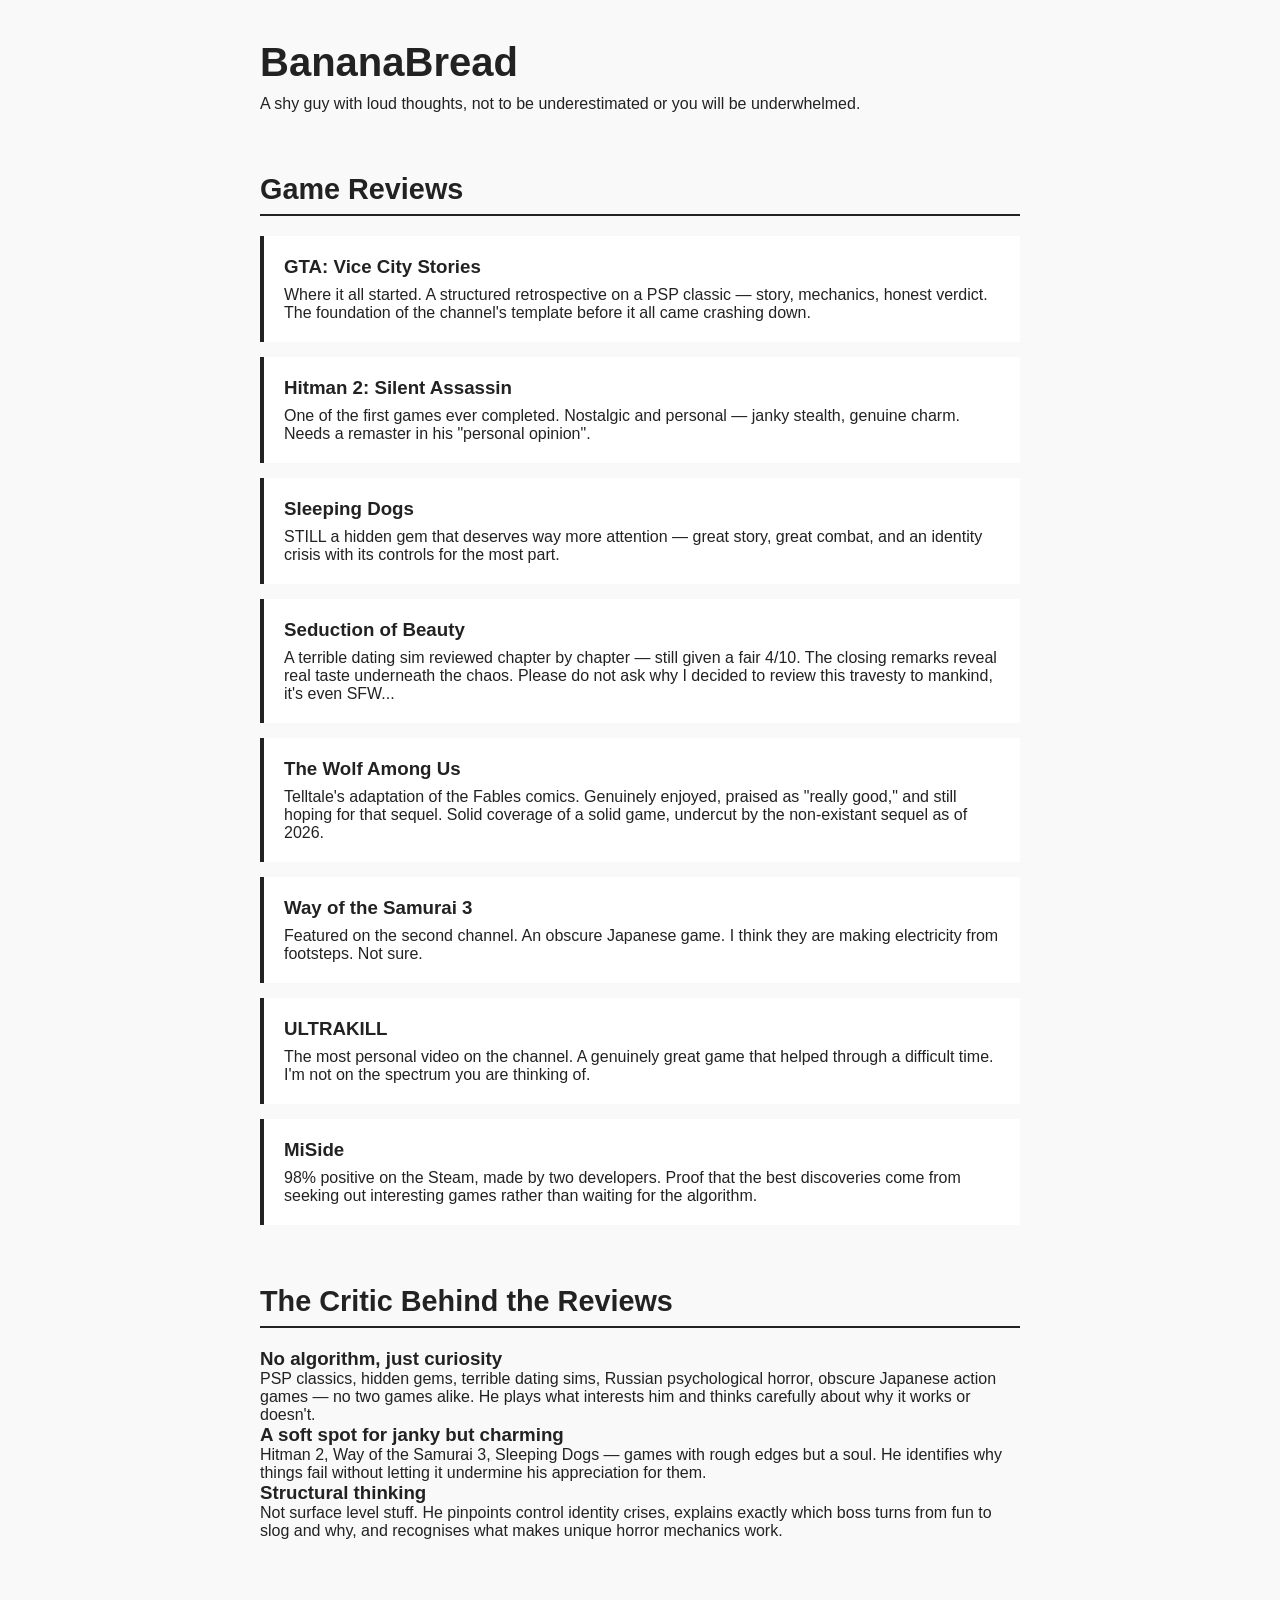
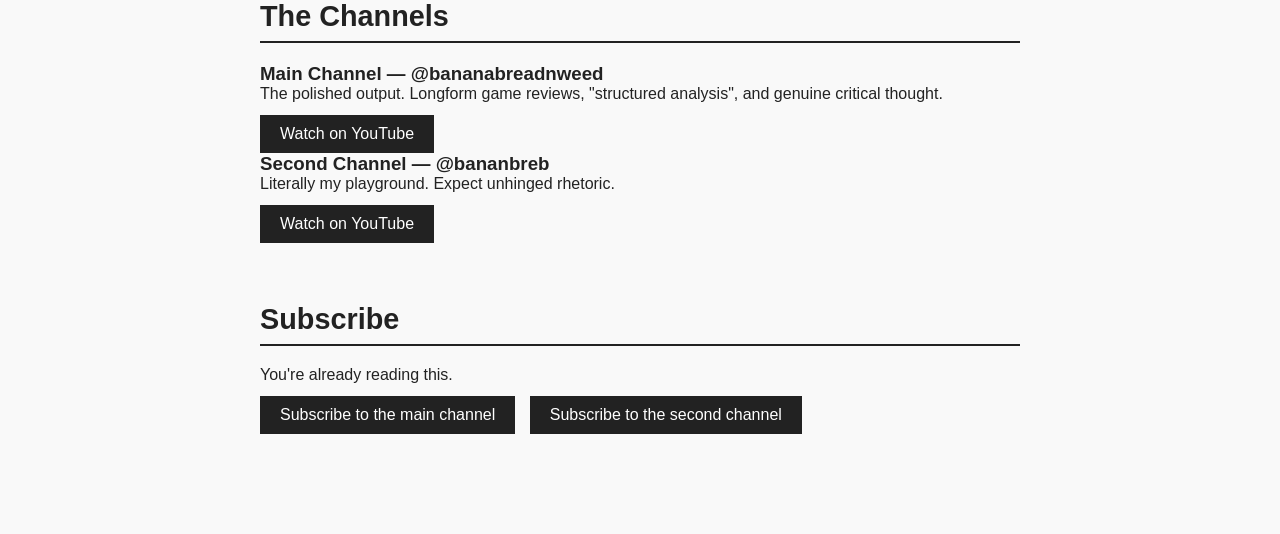
==== index.html @ f655c7a8 "additional section to the site" ====
<!DOCTYPE html>
<html lang="en">
  <head>
    <!--The CSS root of everything, most of the visual elements are to be edited here-->
    <style>
  * {
    margin: 0;
    padding: 0;
    box-sizing: border-box;
  }

  body {
    font-family: Arial, sans-serif;
    background-color: #f9f9f9;
    color: #222;
    max-width: 800px;
    margin: 0 auto;
    padding: 40px 20px;
  }

  h1 {
    font-size: 2.5rem;
    margin-bottom: 10px;
  }

  h2 {
    font-size: 1.8rem;
    margin-bottom: 20px;
    border-bottom: 2px solid #222;
    padding-bottom: 8px;
  }

  section {
    margin-bottom: 60px;
  }

  .game {
    background: white;
    padding: 20px;
    margin-bottom: 15px;
    border-left: 4px solid #222;
  }

  .game h3 {
    margin-bottom: 8px;
  }

  a {
    display: inline-block;
    margin-top: 12px;
    margin-right: 10px;
    padding: 10px 20px;
    background-color: #222;
    color: white;
    text-decoration: none;
  }

  a:hover {
    background-color: #444;
  }

</style>
    <meta charset="UTF-8">
    <meta name="viewport" content="width=device-width, initial-scale=1.0">
    <title>BananaBread</title>
  </head>
  <body>

    <!-- ABOUT SECTION -->
    <section id="about">
      <h1>BananaBread</h1>
      <p>A shy guy with loud thoughts, not to be underestimated or you will be underwhelmed.</p>
    </section>

    <!-- GAMES SECTION -->
    <section id="games">
  <h2>Game Reviews</h2>

  <div class="game">
    <h3>GTA: Vice City Stories</h3>
    <p>Where it all started. A structured retrospective on a PSP classic — story, mechanics, honest verdict. The foundation of the channel's template before it all came crashing down.</p>
  </div>

  <div class="game">
    <h3>Hitman 2: Silent Assassin</h3>
    <p>One of the first games ever completed. Nostalgic and personal — janky stealth, genuine charm. Needs a remaster in his "personal opinion".</p>
  </div>

  <div class="game">
    <h3>Sleeping Dogs</h3>
    <p>STILL a hidden gem that deserves way more attention — great story, great combat, and an identity crisis with its controls for the most part.</p>
  </div>

  <div class="game">
    <h3>Seduction of Beauty</h3>
    <p>A terrible dating sim reviewed chapter by chapter — still given a fair 4/10. The closing remarks reveal real taste underneath the chaos. Please do not ask why I decided to review this travesty to mankind, it's even SFW...</p>
  </div>

  <div class="game">
    <h3>The Wolf Among Us</h3>
    <p>Telltale's adaptation of the Fables comics. Genuinely enjoyed, praised as "really good," and still hoping for that sequel. Solid coverage of a solid game, undercut by the non-existant sequel as of 2026.</p>
  </div>

  <div class="game">
    <h3>Way of the Samurai 3</h3>
    <p>Featured on the second channel. An obscure Japanese game. I think they are making electricity from footsteps. Not sure.</p>
  </div>

  <div class="game">
    <h3>ULTRAKILL</h3>
    <p>The most personal video on the channel. A genuinely great game that helped through a difficult time. I'm not on the spectrum you are thinking of.</p>
  </div>

  <div class="game">
    <h3>MiSide</h3>
    <p>98% positive on the Steam, made by two developers. Proof that the best discoveries come from seeking out interesting games rather than waiting for the algorithm.</p>
  </div>

    </section>

    <section id="taste">
  <h2>The Critic Behind the Reviews</h2>

  <div class="card">
    <h3>No algorithm, just curiosity</h3>
    <p>PSP classics, hidden gems, terrible dating sims, Russian psychological horror, obscure Japanese action games — no two games alike. He plays what interests him and thinks carefully about why it works or doesn't.</p>
  </div>

  <div class="card">
    <h3>A soft spot for janky but charming</h3>
    <p>Hitman 2, Way of the Samurai 3, Sleeping Dogs — games with rough edges but a soul. He identifies why things fail without letting it undermine his appreciation for them.</p>
  </div>

  <div class="card">
    <h3>Structural thinking</h3>
    <p>Not surface level stuff. He pinpoints control identity crises, explains exactly which boss turns from fun to slog and why, and recognises what makes unique horror mechanics work.</p>
  </div>

</section>

    <!-- CHANNELS SECTION -->
    <section id="channels">
  <h2>The Channels</h2>

  <div class="channel">
    <h3>Main Channel — @bananabreadnweed</h3>
    <p>The polished output. Longform game reviews, "structured analysis", and genuine critical thought.</p>
    <a href="https://www.youtube.com/@bananabreadnweed" target="_blank">Watch on YouTube</a>
  </div>

  <div class="channel">
    <h3>Second Channel — @bananbreb</h3>
    <p>Literally my playground. Expect unhinged rhetoric.</p>
    <a href="https://www.youtube.com/@bananbreb" target="_blank">Watch on YouTube</a>
  </div>

</section>

    <!-- SUBSCRIBE SECTION -->
    <section id="subscribe">
  <h2>Subscribe</h2>
  <p>You're already reading this.</p>
  <a href="https://www.youtube.com/@bananabreadnweed" target="_blank">Subscribe to the main channel</a>
  <a href="https://www.youtube.com/@bananbreb" target="_blank">Subscribe to the second channel</a>
</section>

  </body>
</html>
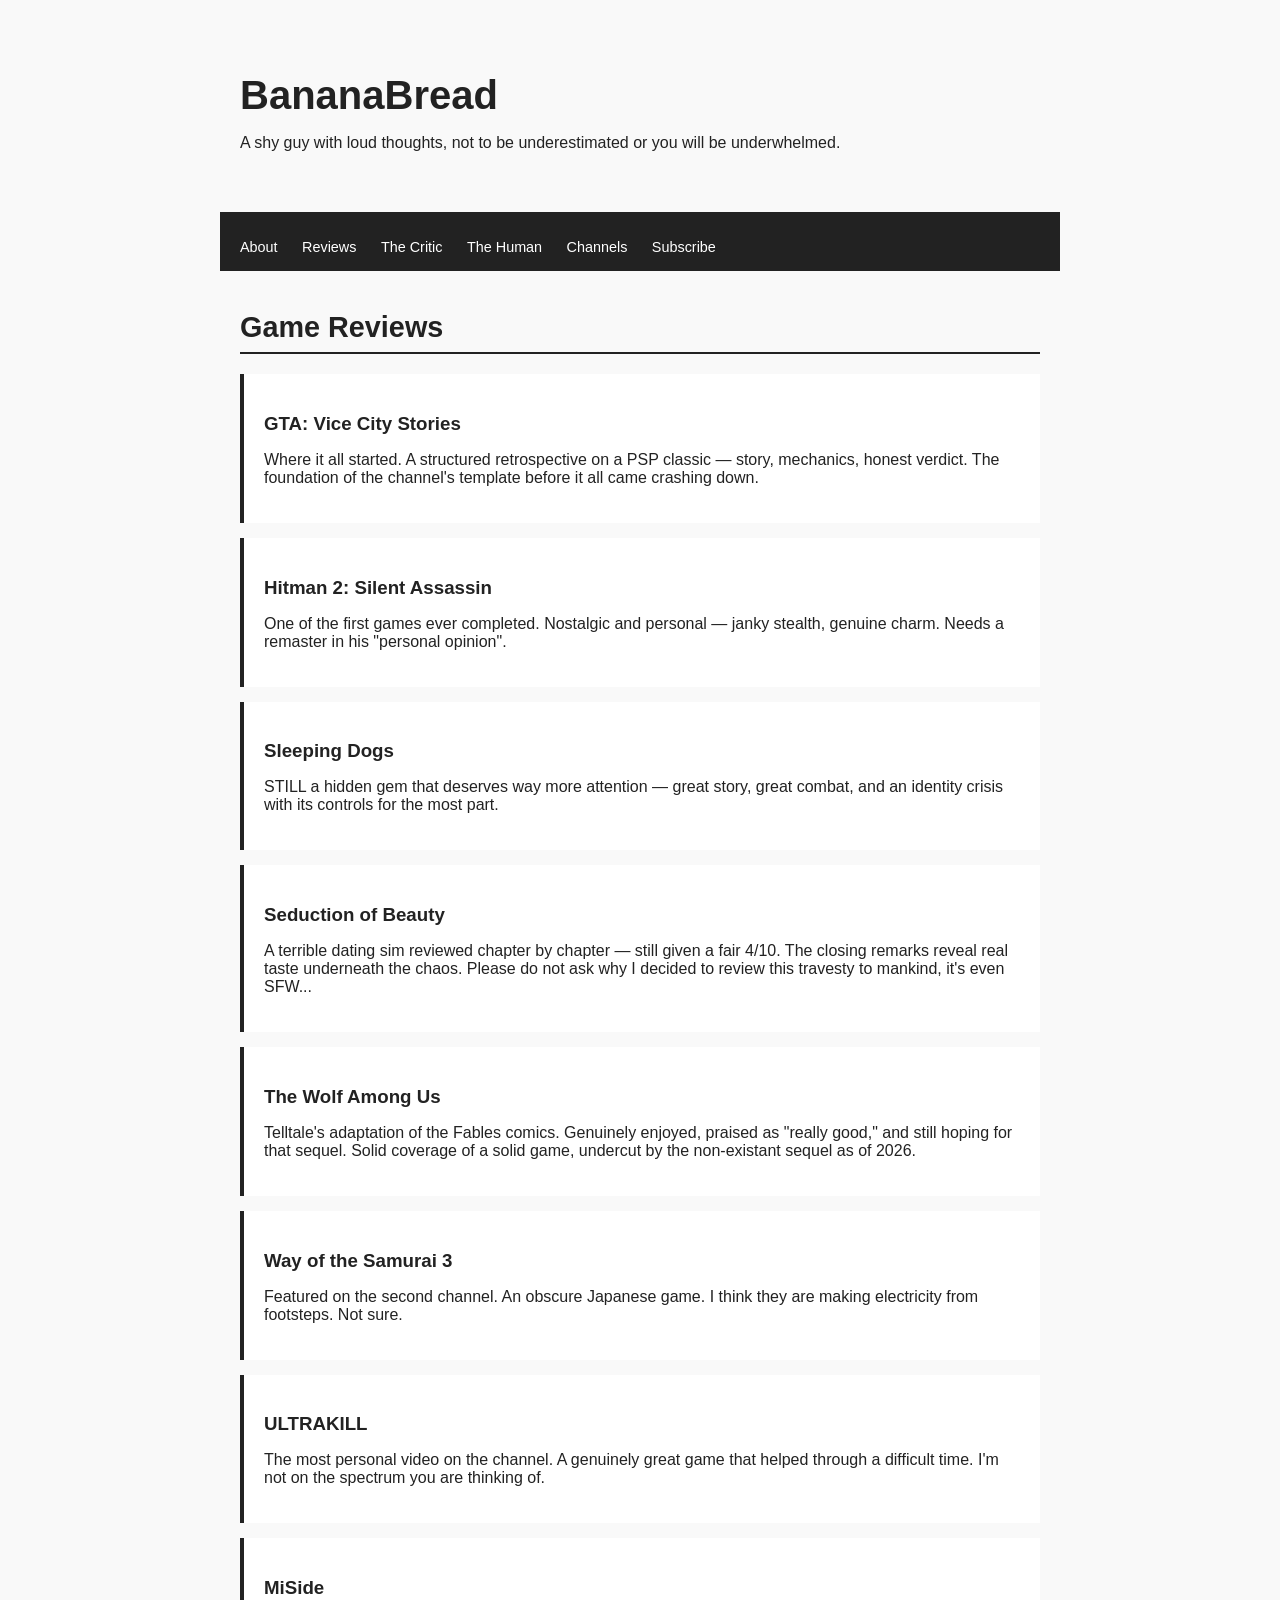
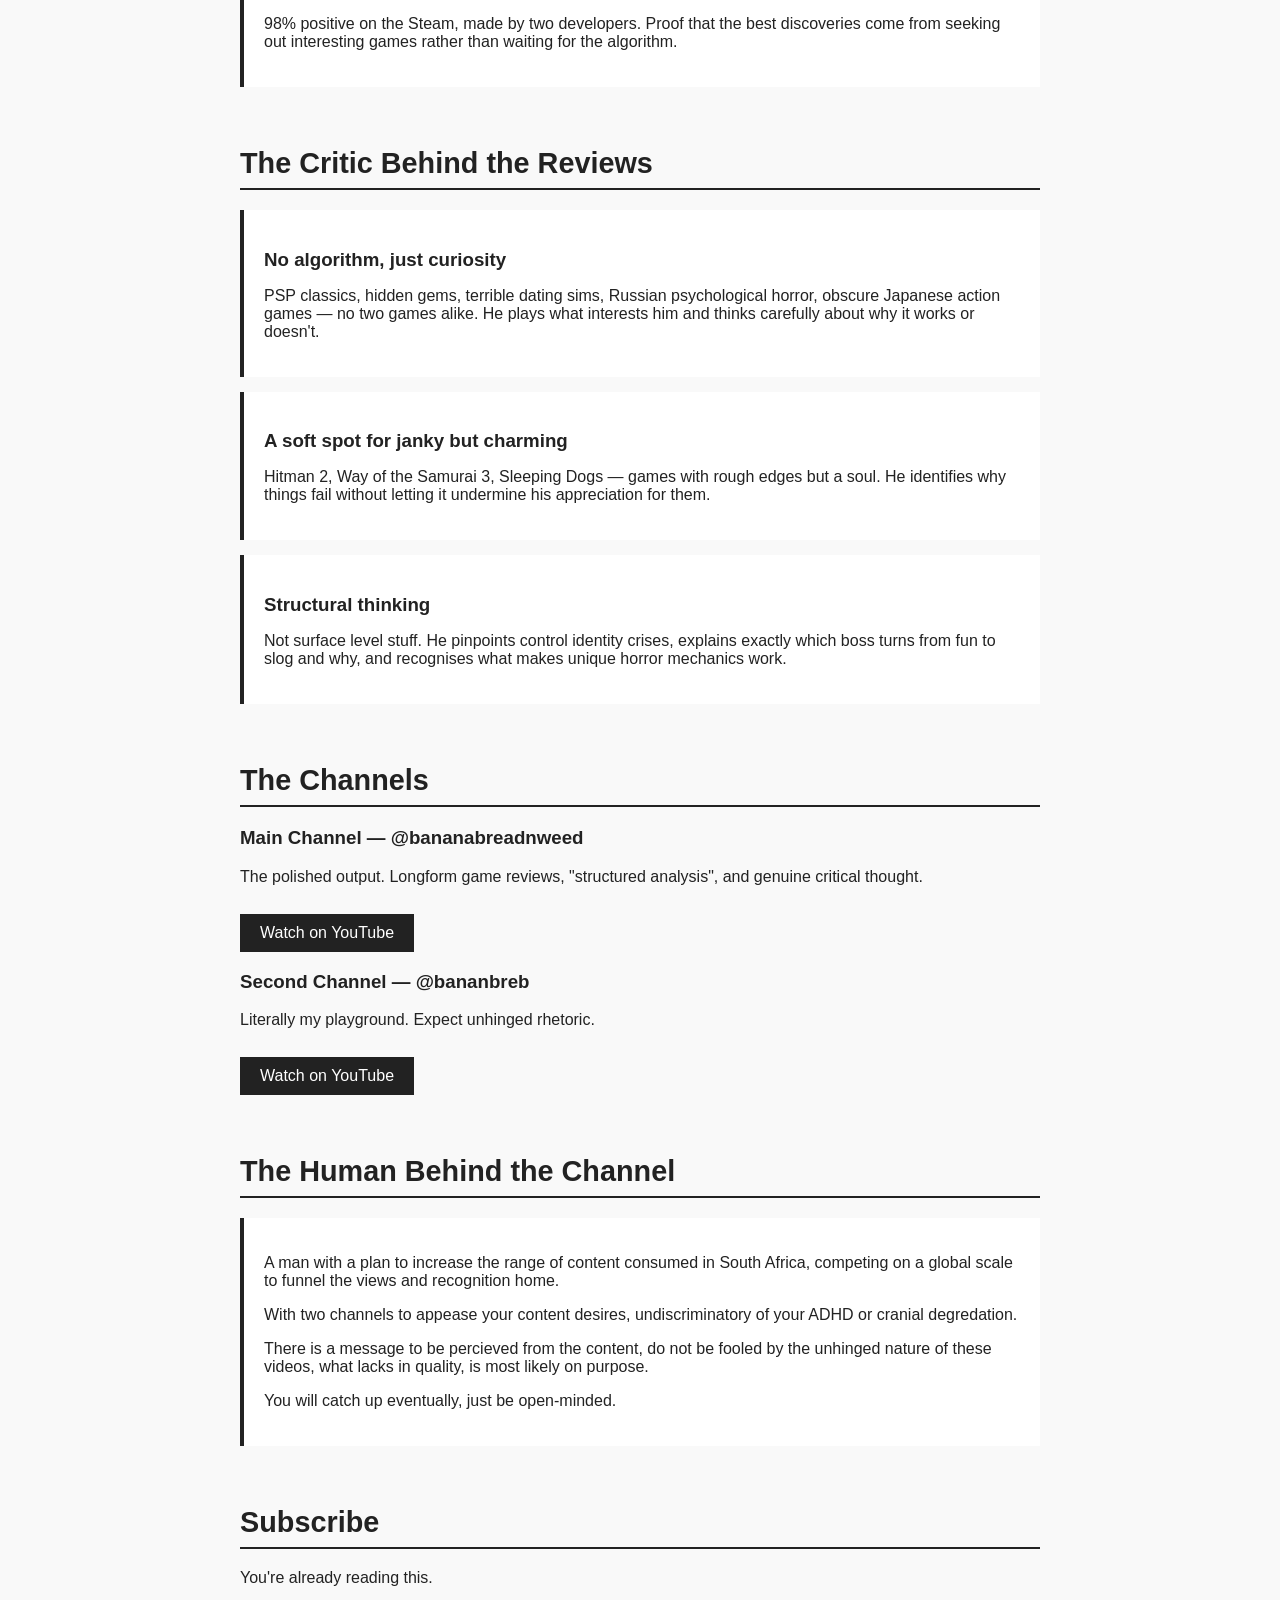
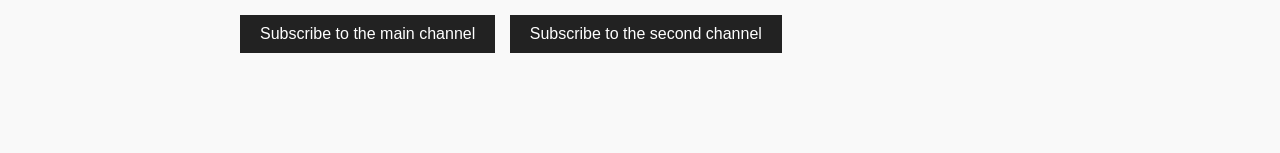
==== commit e10962a6: "added new font, Roboto, Google Font" ====
--- a/index.html
+++ b/index.html
@@ -3,6 +3,9 @@
   <head>
     <!--The CSS root of everything, most of the visual elements are to be edited here-->
     <style>
+
+<link href="https://fonts.googleapis.com/css2?family=Roboto:wght@400;700;900&display=swap" rel="stylesheet">
+
   * {
     margin: 0;
     padding: 0;
@@ -42,6 +45,17 @@
   }
 
   .game h3 {
+    margin-bottom: 8px;
+  }
+
+  .card {
+    background: white;
+    padding: 20px;
+    margin-bottom: 15px;
+    border-left: 4px solid #222;
+  }
+
+  .card h3 {
     margin-bottom: 8px;
   }
 
@@ -59,6 +73,30 @@
     background-color: #444;
   }
 
+  nav {
+  position: sticky;
+  top: 0;
+  background-color: #222;
+  padding: 15px 20px;
+  margin-bottom: 40px;
+  margin-left: -20px;
+  margin-right: -20px;
+}
+
+nav a {
+  color: white;
+  text-decoration: none;
+  margin-right: 20px;
+  font-size: 0.9rem;
+  background: none;
+  padding: 0;
+}
+
+nav a:hover {
+  color: #aaa;
+  background: none;
+}
+
 </style>
     <meta charset="UTF-8">
     <meta name="viewport" content="width=device-width, initial-scale=1.0">
@@ -66,12 +104,23 @@
   </head>
   <body>
 
+
     <!-- ABOUT SECTION -->
     <section id="about">
       <h1>BananaBread</h1>
       <p>A shy guy with loud thoughts, not to be underestimated or you will be underwhelmed.</p>
     </section>
 
+<nav>
+  <a href="#about">About</a>
+  <a href="#games">Reviews</a>
+  <a href="#taste">The Critic</a>
+  <a href="#human">The Human</a>
+  <a href="#channels">Channels</a>
+  <a href="#subscribe">Subscribe</a>
+</nav>
+
+
     <!-- GAMES SECTION -->
     <section id="games">
   <h2>Game Reviews</h2>
@@ -152,6 +201,18 @@
     <h3>Second Channel — @bananbreb</h3>
     <p>Literally my playground. Expect unhinged rhetoric.</p>
     <a href="https://www.youtube.com/@bananbreb" target="_blank">Watch on YouTube</a>
+  </div>
+
+</section>
+
+<section id="human">
+  <h2>The Human Behind the Channel</h2>
+
+  <div class="card">
+    <p>A man with a plan to increase the range of content consumed in South Africa, competing on a global scale to funnel the views and recognition home.</p>
+    <p>With two channels to appease your content desires, undiscriminatory of your ADHD or cranial degredation.</p>
+    <p>There is a message to be percieved from the content, do not be fooled by the unhinged nature of these videos, what lacks in quality, is most likely on purpose.</p>
+    <p>You will catch up eventually, just be open-minded.</p>
   </div>
 
 </section>
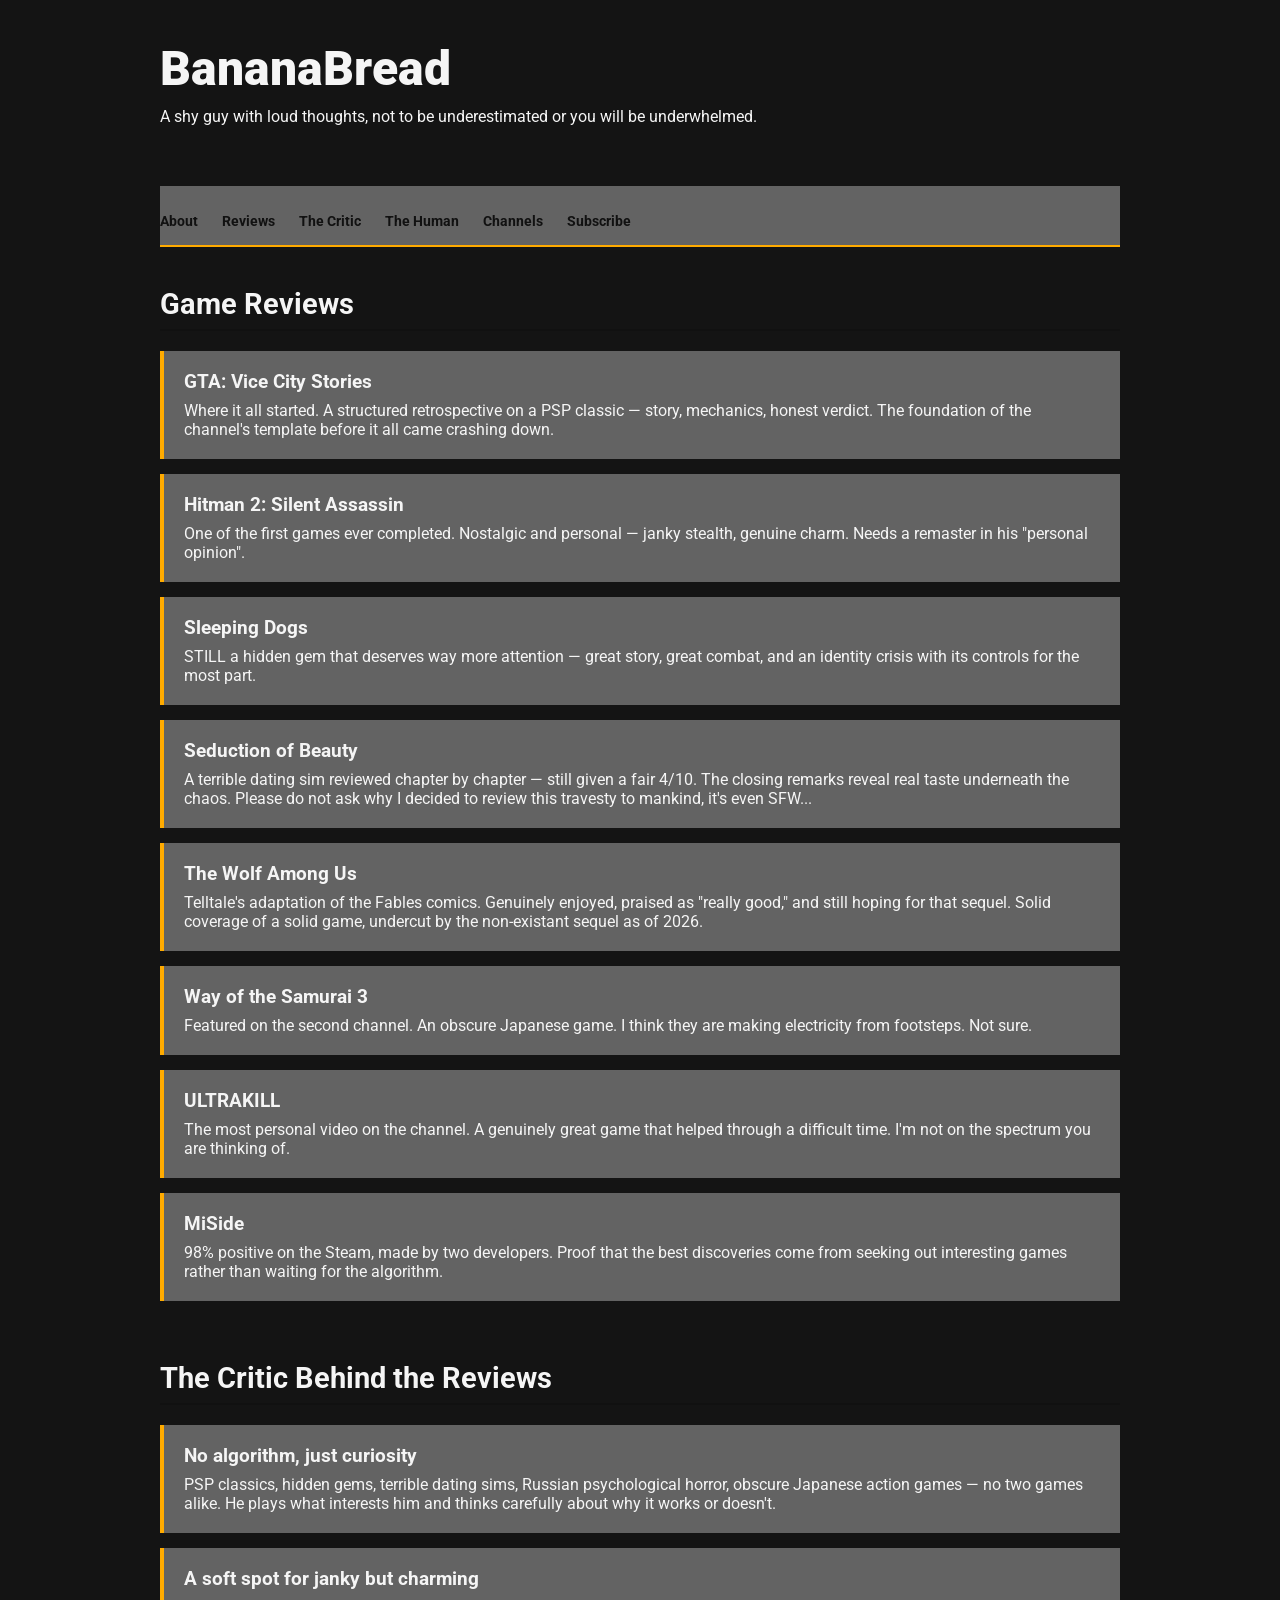
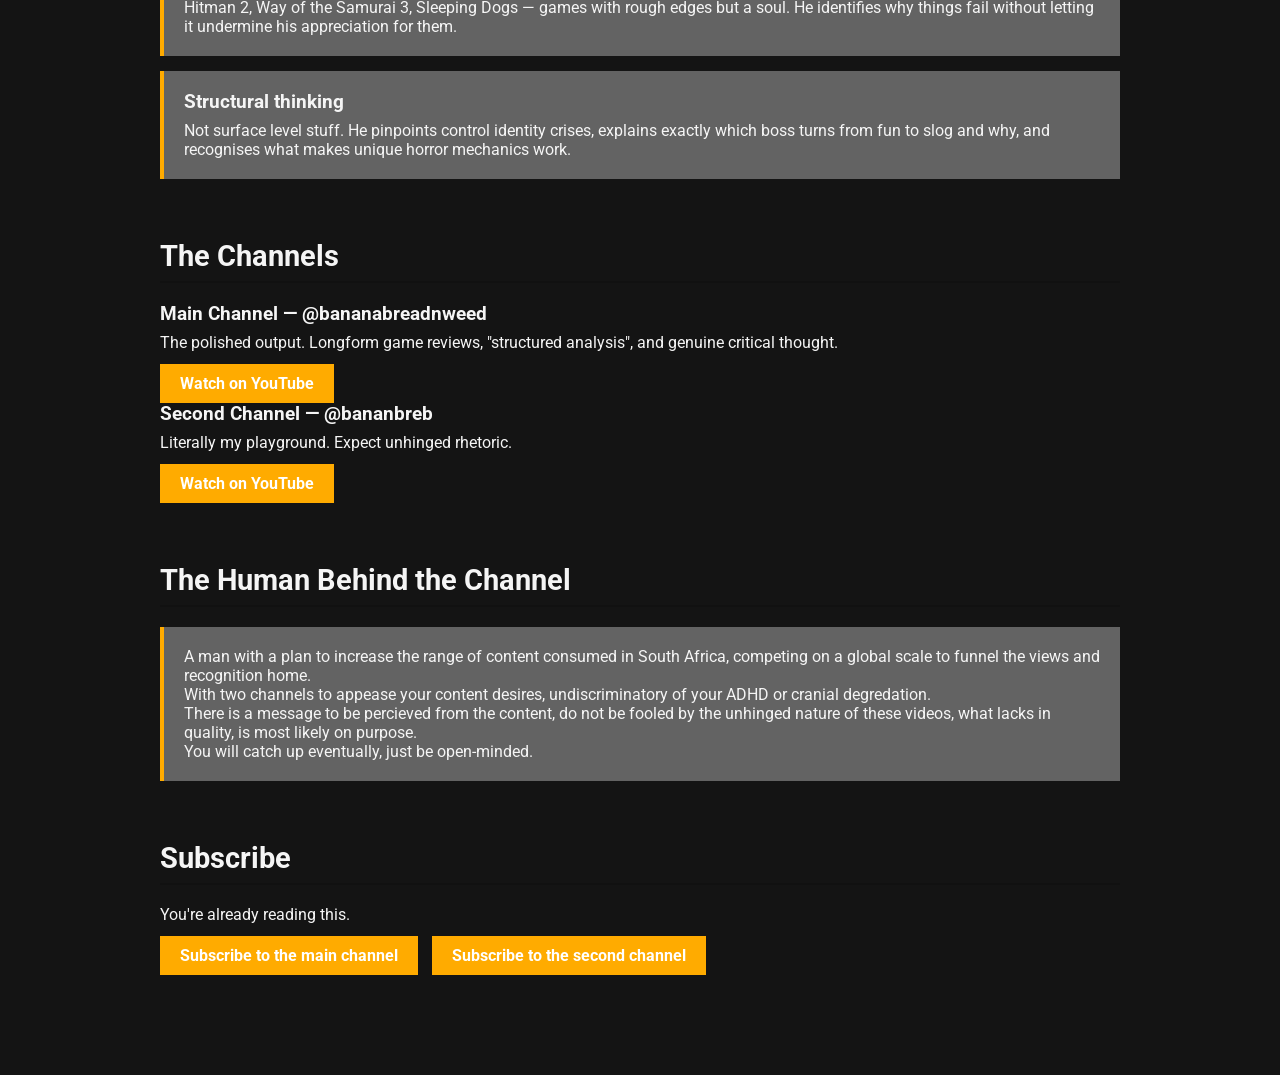
==== commit c31be371: "First full draft" ====
--- a/index.html
+++ b/index.html
@@ -1,11 +1,11 @@
 <!DOCTYPE html>
 <html lang="en">
   <head>
+
+    <link href="https://fonts.googleapis.com/css2?family=Roboto:wght@400;700;900&display=swap" rel="stylesheet">
+
     <!--The CSS root of everything, most of the visual elements are to be edited here-->
-    <style>
-
-<link href="https://fonts.googleapis.com/css2?family=Roboto:wght@400;700;900&display=swap" rel="stylesheet">
-
+   <style>
   * {
     margin: 0;
     padding: 0;
@@ -13,50 +13,66 @@
   }
 
   body {
-    font-family: Arial, sans-serif;
-    background-color: #f9f9f9;
-    color: #222;
-    max-width: 800px;
+    font-family: 'Roboto', sans-serif;
+    background-color: #141414;
+    color: #f5f5f5;
+    max-width: 1000px;
     margin: 0 auto;
     padding: 40px 20px;
   }
 
+  nav {
+    position: sticky;
+    top: 0;
+    background-color: #636363;
+    padding: 15px 0;
+    margin-bottom: 40px;
+    border-bottom: 2px solid #FFAB00;
+  }
+
+  nav a {
+    color: #111;
+    text-decoration: none;
+    margin-right: 20px;
+    font-size: 0.9rem;
+    font-weight: 700;
+    background: none;
+    padding: 0;
+  }
+
+  nav a:hover {
+    color: #FFAB00;
+    background: none;
+  }
+
   h1 {
-    font-size: 2.5rem;
+    font-size: 3rem;
+    font-weight: 900;
     margin-bottom: 10px;
   }
 
   h2 {
     font-size: 1.8rem;
+    font-weight: 700;
     margin-bottom: 20px;
-    border-bottom: 2px solid #222;
+    border-bottom: 2px solid #111;
     padding-bottom: 8px;
+  }
+
+  h3 {
+    margin-bottom: 8px;
+    font-weight: 700;
   }
 
   section {
     margin-bottom: 60px;
   }
 
-  .game {
-    background: white;
+  .game, .card {
+    background: #636363;
     padding: 20px;
     margin-bottom: 15px;
-    border-left: 4px solid #222;
-  }
-
-  .game h3 {
-    margin-bottom: 8px;
-  }
-
-  .card {
-    background: white;
-    padding: 20px;
-    margin-bottom: 15px;
-    border-left: 4px solid #222;
-  }
-
-  .card h3 {
-    margin-bottom: 8px;
+    border-left: 4px solid #FFAB00;
   }
 
   a {
@@ -64,40 +80,18 @@
     margin-top: 12px;
     margin-right: 10px;
     padding: 10px 20px;
-    background-color: #222;
+    background-color: #FFAB00;
     color: white;
     text-decoration: none;
+    font-weight: 700;
   }
 
   a:hover {
-    background-color: #444;
-  }
-
-  nav {
-  position: sticky;
-  top: 0;
-  background-color: #222;
-  padding: 15px 20px;
-  margin-bottom: 40px;
-  margin-left: -20px;
-  margin-right: -20px;
-}
-
-nav a {
-  color: white;
-  text-decoration: none;
-  margin-right: 20px;
-  font-size: 0.9rem;
-  background: none;
-  padding: 0;
-}
-
-nav a:hover {
-  color: #aaa;
-  background: none;
-}
-
+    background-color: #FFAB00;
+    color: #111;
+  }
 </style>
+
     <meta charset="UTF-8">
     <meta name="viewport" content="width=device-width, initial-scale=1.0">
     <title>BananaBread</title>
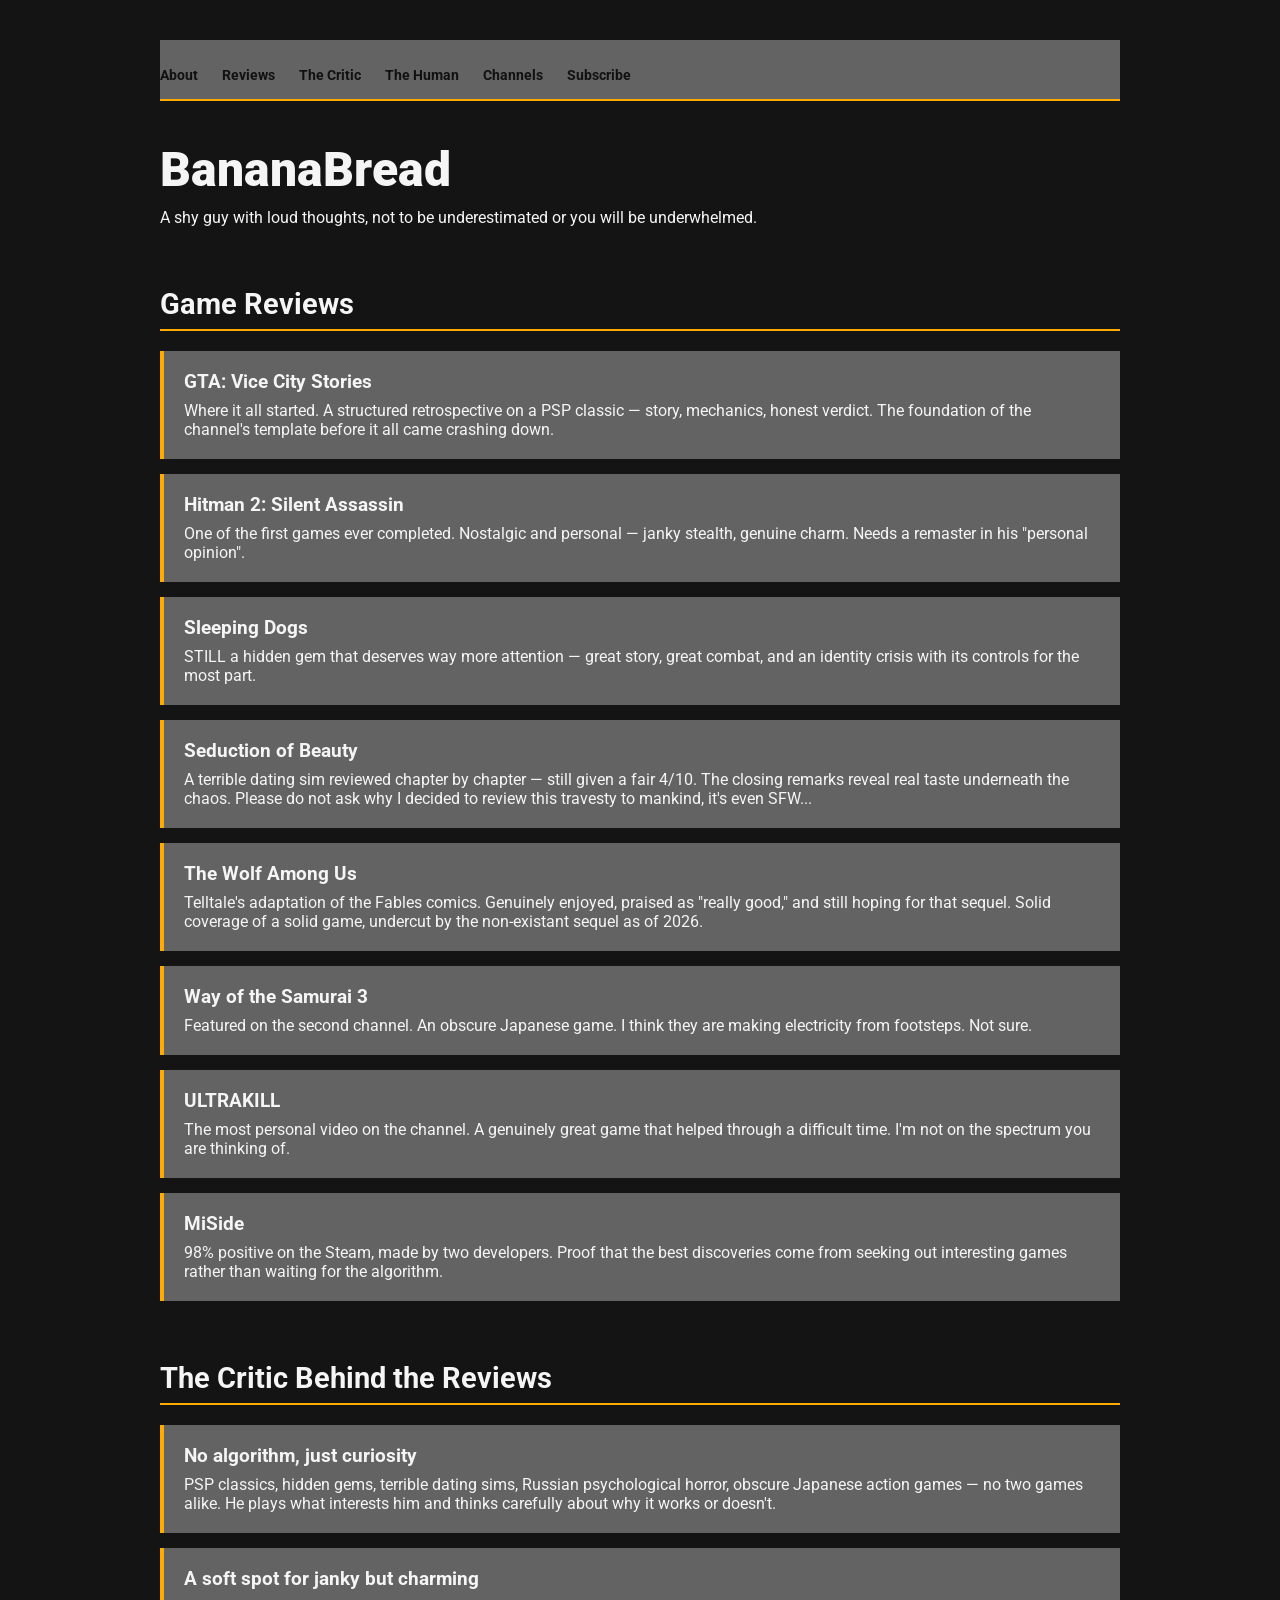
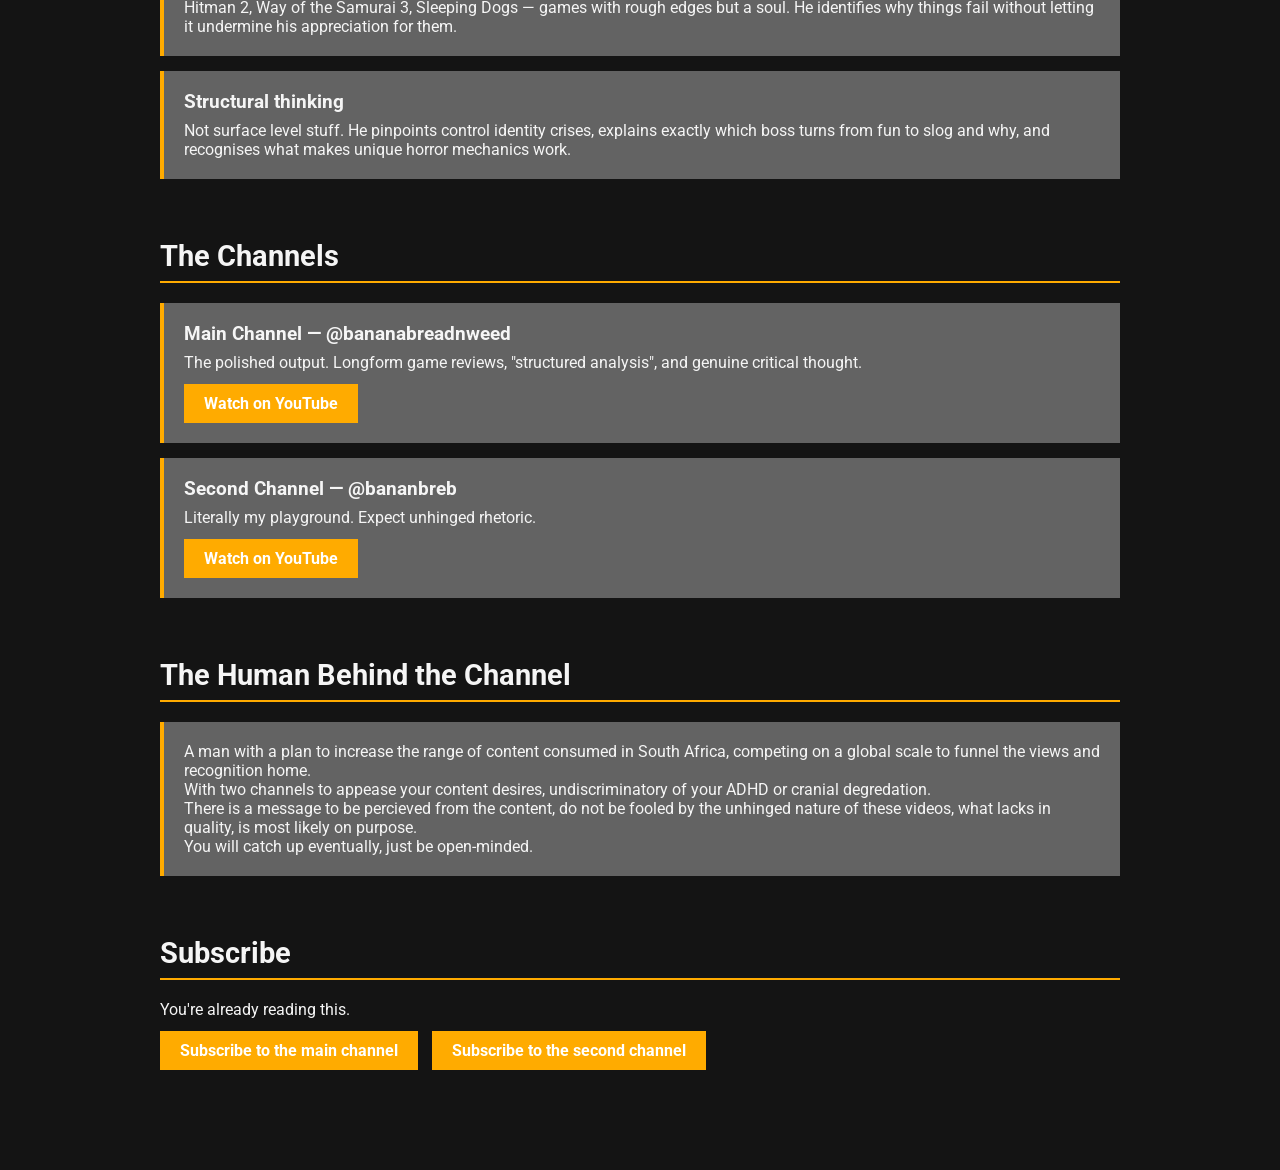
==== commit 33ac7057: "colour correction" ====
--- a/index.html
+++ b/index.html
@@ -55,7 +55,7 @@
     font-size: 1.8rem;
     font-weight: 700;
     margin-bottom: 20px;
-    border-bottom: 2px solid #111;
+    border-bottom: 2px solid #FFAB00;
     padding-bottom: 8px;
   }
 
@@ -67,6 +67,13 @@
   section {
     margin-bottom: 60px;
   }
+
+.channel {
+  background: #636363;
+  padding: 20px;
+  margin-bottom: 15px;
+  border-left: 4px solid #FFAB00;
+}
 
   .game, .card {
     background: #636363;
@@ -98,13 +105,6 @@
   </head>
   <body>
 
-
-    <!-- ABOUT SECTION -->
-    <section id="about">
-      <h1>BananaBread</h1>
-      <p>A shy guy with loud thoughts, not to be underestimated or you will be underwhelmed.</p>
-    </section>
-
 <nav>
   <a href="#about">About</a>
   <a href="#games">Reviews</a>
@@ -115,6 +115,12 @@
 </nav>
 
 
+    <!-- ABOUT SECTION -->
+    <section id="about">
+      <h1>BananaBread</h1>
+      <p>A shy guy with loud thoughts, not to be underestimated or you will be underwhelmed.</p>
+    </section>
+
     <!-- GAMES SECTION -->
     <section id="games">
   <h2>Game Reviews</h2>
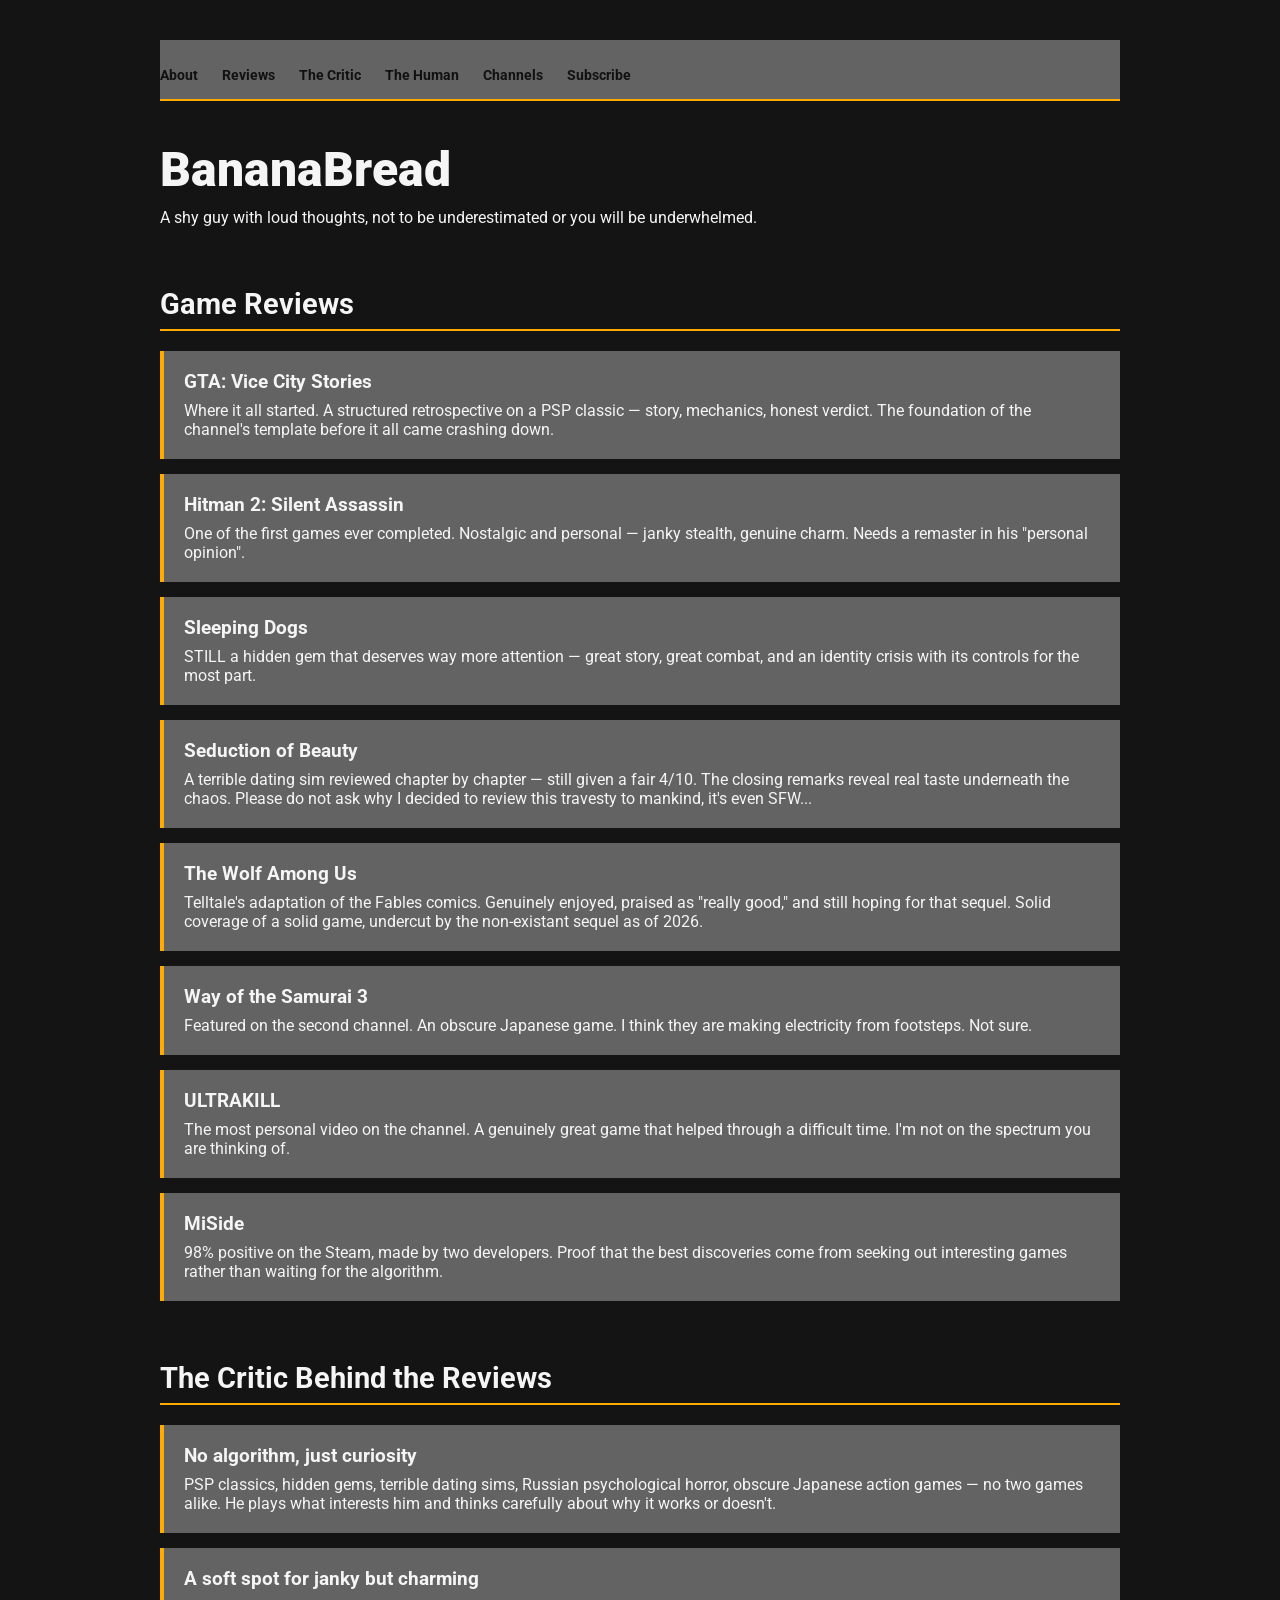
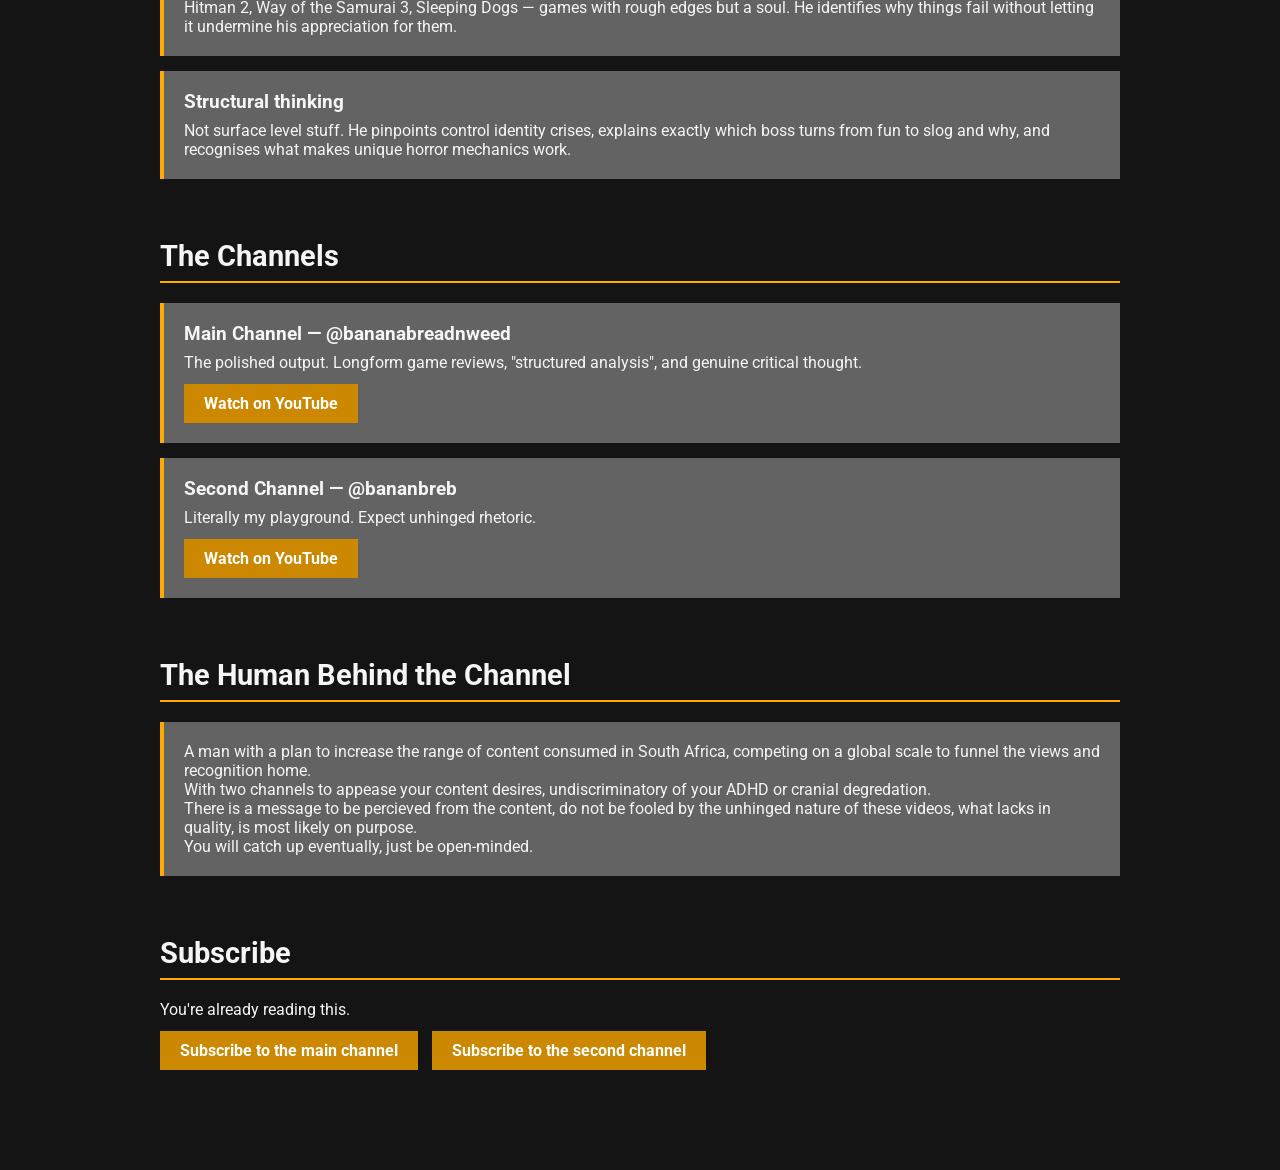
==== commit e9f1556b: "more obvious "a" hover" ====
--- a/index.html
+++ b/index.html
@@ -87,7 +87,7 @@
     margin-top: 12px;
     margin-right: 10px;
     padding: 10px 20px;
-    background-color: #FFAB00;
+    background-color: #cc8800;
     color: white;
     text-decoration: none;
     font-weight: 700;
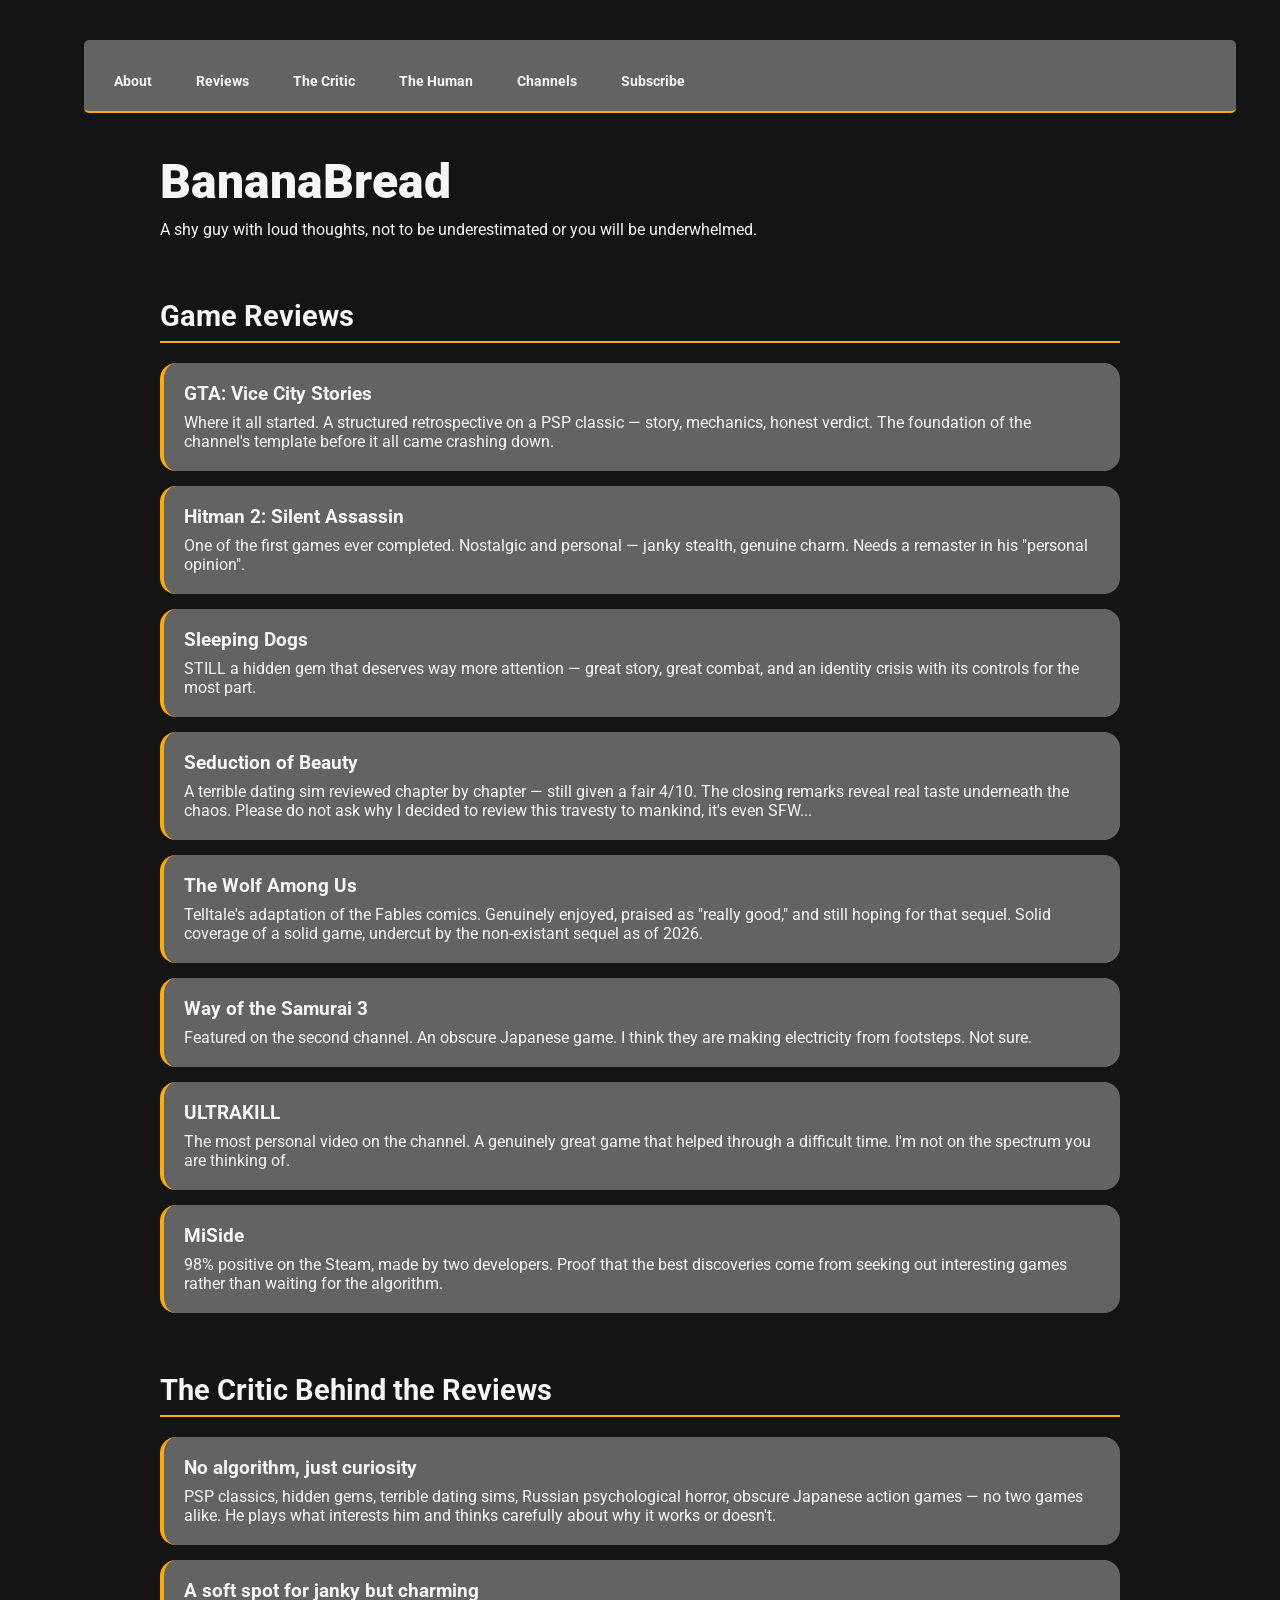
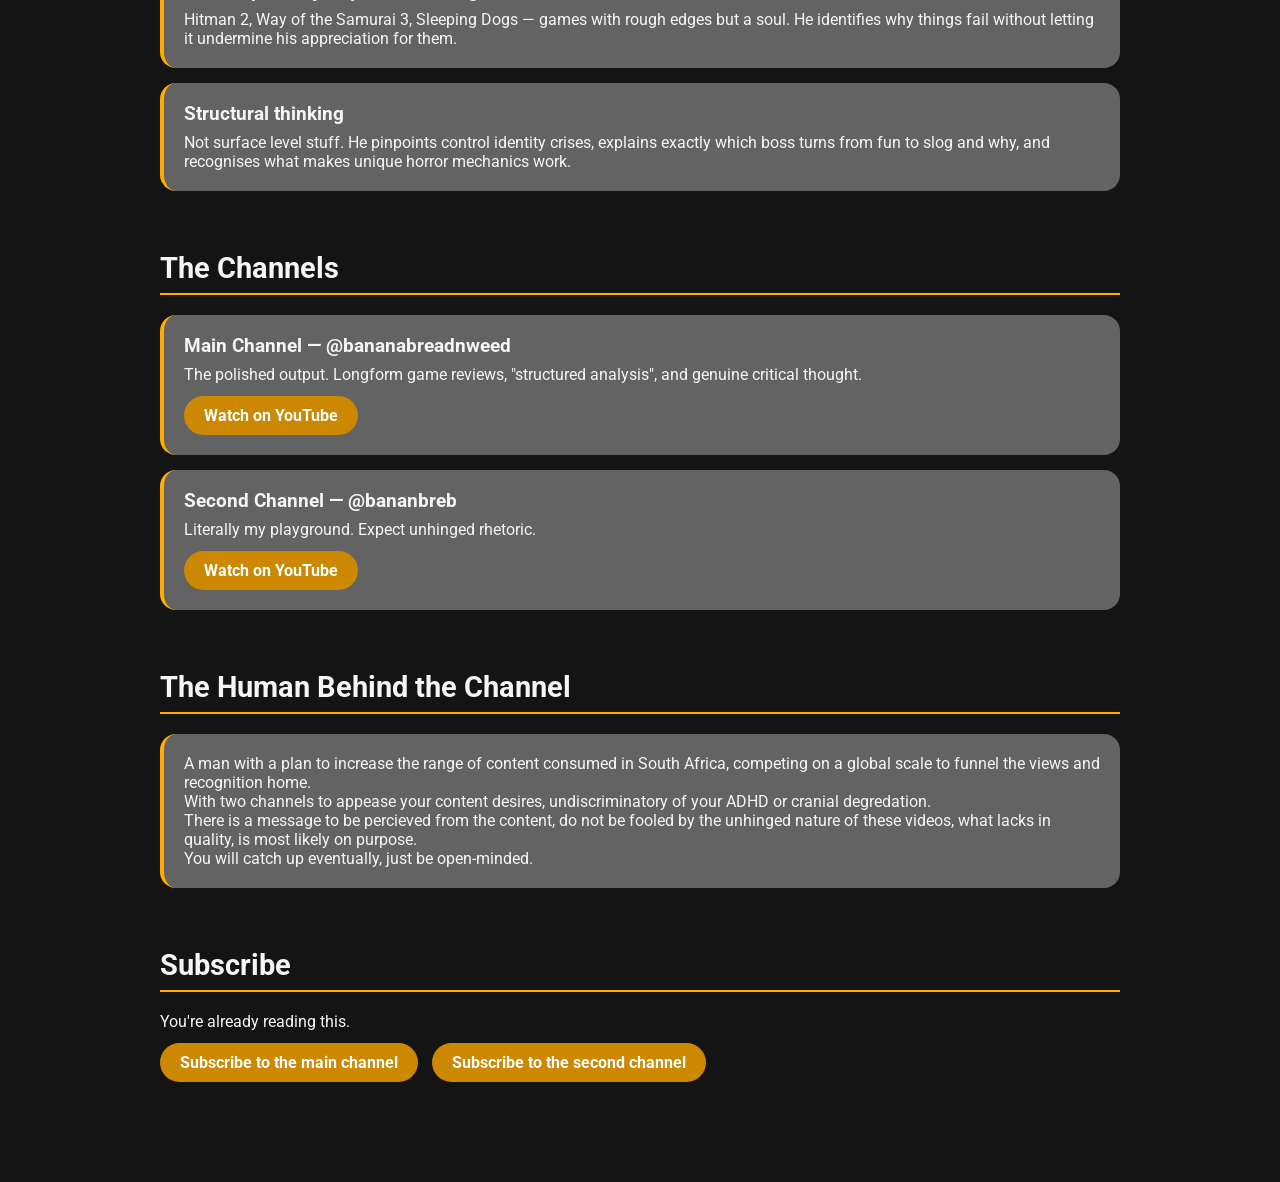
==== commit 9a2b4d01: "seperated "stlye" to a seperated CSS file" ====
--- a/index.html
+++ b/index.html
@@ -3,101 +3,7 @@
   <head>
 
     <link href="https://fonts.googleapis.com/css2?family=Roboto:wght@400;700;900&display=swap" rel="stylesheet">
-
-    <!--The CSS root of everything, most of the visual elements are to be edited here-->
-   <style>
-  * {
-    margin: 0;
-    padding: 0;
-    box-sizing: border-box;
-  }
-
-  body {
-    font-family: 'Roboto', sans-serif;
-    background-color: #141414;
-    color: #f5f5f5;
-    max-width: 1000px;
-    margin: 0 auto;
-    padding: 40px 20px;
-  }
-
-  nav {
-    position: sticky;
-    top: 0;
-    background-color: #636363;
-    padding: 15px 0;
-    margin-bottom: 40px;
-    border-bottom: 2px solid #FFAB00;
-  }
-
-  nav a {
-    color: #111;
-    text-decoration: none;
-    margin-right: 20px;
-    font-size: 0.9rem;
-    font-weight: 700;
-    background: none;
-    padding: 0;
-  }
-
-  nav a:hover {
-    color: #FFAB00;
-    background: none;
-  }
-
-  h1 {
-    font-size: 3rem;
-    font-weight: 900;
-    margin-bottom: 10px;
-  }
-
-  h2 {
-    font-size: 1.8rem;
-    font-weight: 700;
-    margin-bottom: 20px;
-    border-bottom: 2px solid #FFAB00;
-    padding-bottom: 8px;
-  }
-
-  h3 {
-    margin-bottom: 8px;
-    font-weight: 700;
-  }
-
-  section {
-    margin-bottom: 60px;
-  }
-
-.channel {
-  background: #636363;
-  padding: 20px;
-  margin-bottom: 15px;
-  border-left: 4px solid #FFAB00;
-}
-
-  .game, .card {
-    background: #636363;
-    padding: 20px;
-    margin-bottom: 15px;
-    border-left: 4px solid #FFAB00;
-  }
-
-  a {
-    display: inline-block;
-    margin-top: 12px;
-    margin-right: 10px;
-    padding: 10px 20px;
-    background-color: #cc8800;
-    color: white;
-    text-decoration: none;
-    font-weight: 700;
-  }
-
-  a:hover {
-    background-color: #FFAB00;
-    color: #111;
-  }
-</style>
+    <link rel="stylesheet" href="style.css">
 
     <meta charset="UTF-8">
     <meta name="viewport" content="width=device-width, initial-scale=1.0">
--- a/style.css
+++ b/style.css
@@ -0,0 +1,90 @@
+* {
+    margin: 0;
+    padding: 0;
+    box-sizing: border-box;
+  }
+
+  body {
+    font-family: 'Roboto', sans-serif;
+    background-color: #141414;
+    color: #f5f5f5;
+    max-width: 1000px;
+    margin: 0 auto;
+    padding: 40px 20px;
+  }
+
+  nav {
+  position: sticky;
+  top: 0;
+  background-color: #636363;
+  padding: 15px 20px;
+  margin-bottom: 40px;
+  border-bottom: 2px solid #FFAB00;
+  border-radius: 5px;
+  width: 90vw;
+  margin-left: calc(-45vw + 500px);
+}
+
+nav a {
+  color: #f5f5f5;
+  text-decoration: none;
+  margin-right: 20px;
+  font-size: 0.9rem;
+  font-weight: 700;
+  background: none;
+  padding: 6px 10px;
+  border-radius: 6px;
+}
+
+  nav a:hover {
+    color: #FFAB00;
+    background: none;
+  }
+
+  h1 {
+    font-size: 3rem;
+    font-weight: 900;
+    margin-bottom: 10px;
+  }
+
+  h2 {
+    font-size: 1.8rem;
+    font-weight: 700;
+    margin-bottom: 20px;
+    border-bottom: 2px solid #FFAB00;
+    padding-bottom: 8px;
+  }
+
+  h3 {
+    margin-bottom: 8px;
+    font-weight: 700;
+  }
+
+  section {
+    margin-bottom: 60px;
+  }
+
+  .game, .card, .channel {
+    background: #636363;
+    padding: 20px;
+    margin-bottom: 15px;
+    border-left: 4px solid #FFAB00;
+    border-radius: 16px;
+  }
+
+  a {
+    display: inline-block;
+    margin-top: 12px;
+    margin-right: 10px;
+    padding: 10px 20px;
+    background-color: #cc8800;
+    color: white;
+    text-decoration: none;
+    font-weight: 700;
+    border-radius: 50px;
+  }
+
+  a:hover {
+    background-color: #FFAB00;
+    color: #111;
+  }
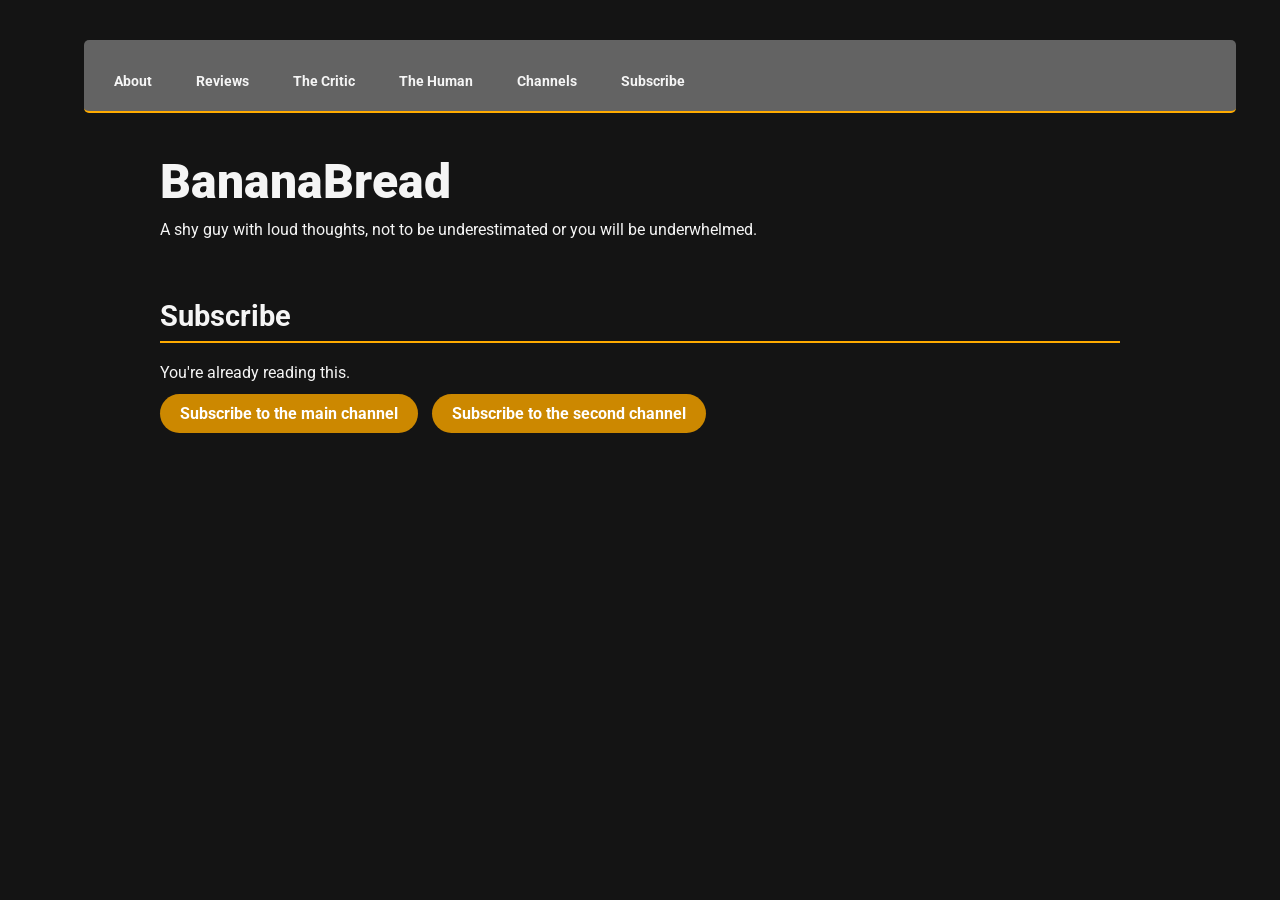
==== commit 93cc4cc9: "Seperated the sections into different pages." ====
--- a/index.html
+++ b/index.html
@@ -3,7 +3,7 @@
   <head>
 
     <link href="https://fonts.googleapis.com/css2?family=Roboto:wght@400;700;900&display=swap" rel="stylesheet">
-    <link rel="stylesheet" href="style.css">
+    <link rel="stylesheet" href="styles.css">
 
     <meta charset="UTF-8">
     <meta name="viewport" content="width=device-width, initial-scale=1.0">
@@ -12,11 +12,11 @@
   <body>
 
 <nav>
-  <a href="#about">About</a>
-  <a href="#games">Reviews</a>
-  <a href="#taste">The Critic</a>
-  <a href="#human">The Human</a>
-  <a href="#channels">Channels</a>
+      <a href="index.html">About</a>
+      <a href="reviews.html">Reviews</a>
+      <a href="critic.html">The Critic</a>
+      <a href="human.html">The Human</a>
+      <a href="channels.html">Channels</a>
   <a href="#subscribe">Subscribe</a>
 </nav>
 
@@ -27,101 +27,8 @@
       <p>A shy guy with loud thoughts, not to be underestimated or you will be underwhelmed.</p>
     </section>
 
-    <!-- GAMES SECTION -->
-    <section id="games">
-  <h2>Game Reviews</h2>
 
-  <div class="game">
-    <h3>GTA: Vice City Stories</h3>
-    <p>Where it all started. A structured retrospective on a PSP classic — story, mechanics, honest verdict. The foundation of the channel's template before it all came crashing down.</p>
-  </div>
 
-  <div class="game">
-    <h3>Hitman 2: Silent Assassin</h3>
-    <p>One of the first games ever completed. Nostalgic and personal — janky stealth, genuine charm. Needs a remaster in his "personal opinion".</p>
-  </div>
-
-  <div class="game">
-    <h3>Sleeping Dogs</h3>
-    <p>STILL a hidden gem that deserves way more attention — great story, great combat, and an identity crisis with its controls for the most part.</p>
-  </div>
-
-  <div class="game">
-    <h3>Seduction of Beauty</h3>
-    <p>A terrible dating sim reviewed chapter by chapter — still given a fair 4/10. The closing remarks reveal real taste underneath the chaos. Please do not ask why I decided to review this travesty to mankind, it's even SFW...</p>
-  </div>
-
-  <div class="game">
-    <h3>The Wolf Among Us</h3>
-    <p>Telltale's adaptation of the Fables comics. Genuinely enjoyed, praised as "really good," and still hoping for that sequel. Solid coverage of a solid game, undercut by the non-existant sequel as of 2026.</p>
-  </div>
-
-  <div class="game">
-    <h3>Way of the Samurai 3</h3>
-    <p>Featured on the second channel. An obscure Japanese game. I think they are making electricity from footsteps. Not sure.</p>
-  </div>
-
-  <div class="game">
-    <h3>ULTRAKILL</h3>
-    <p>The most personal video on the channel. A genuinely great game that helped through a difficult time. I'm not on the spectrum you are thinking of.</p>
-  </div>
-
-  <div class="game">
-    <h3>MiSide</h3>
-    <p>98% positive on the Steam, made by two developers. Proof that the best discoveries come from seeking out interesting games rather than waiting for the algorithm.</p>
-  </div>
-
-    </section>
-
-    <section id="taste">
-  <h2>The Critic Behind the Reviews</h2>
-
-  <div class="card">
-    <h3>No algorithm, just curiosity</h3>
-    <p>PSP classics, hidden gems, terrible dating sims, Russian psychological horror, obscure Japanese action games — no two games alike. He plays what interests him and thinks carefully about why it works or doesn't.</p>
-  </div>
-
-  <div class="card">
-    <h3>A soft spot for janky but charming</h3>
-    <p>Hitman 2, Way of the Samurai 3, Sleeping Dogs — games with rough edges but a soul. He identifies why things fail without letting it undermine his appreciation for them.</p>
-  </div>
-
-  <div class="card">
-    <h3>Structural thinking</h3>
-    <p>Not surface level stuff. He pinpoints control identity crises, explains exactly which boss turns from fun to slog and why, and recognises what makes unique horror mechanics work.</p>
-  </div>
-
-</section>
-
-    <!-- CHANNELS SECTION -->
-    <section id="channels">
-  <h2>The Channels</h2>
-
-  <div class="channel">
-    <h3>Main Channel — @bananabreadnweed</h3>
-    <p>The polished output. Longform game reviews, "structured analysis", and genuine critical thought.</p>
-    <a href="https://www.youtube.com/@bananabreadnweed" target="_blank">Watch on YouTube</a>
-  </div>
-
-  <div class="channel">
-    <h3>Second Channel — @bananbreb</h3>
-    <p>Literally my playground. Expect unhinged rhetoric.</p>
-    <a href="https://www.youtube.com/@bananbreb" target="_blank">Watch on YouTube</a>
-  </div>
-
-</section>
-
-<section id="human">
-  <h2>The Human Behind the Channel</h2>
-
-  <div class="card">
-    <p>A man with a plan to increase the range of content consumed in South Africa, competing on a global scale to funnel the views and recognition home.</p>
-    <p>With two channels to appease your content desires, undiscriminatory of your ADHD or cranial degredation.</p>
-    <p>There is a message to be percieved from the content, do not be fooled by the unhinged nature of these videos, what lacks in quality, is most likely on purpose.</p>
-    <p>You will catch up eventually, just be open-minded.</p>
-  </div>
-
-</section>
 
     <!-- SUBSCRIBE SECTION -->
     <section id="subscribe">
--- a/styles.css
+++ b/styles.css
@@ -0,0 +1,90 @@
+* {
+    margin: 0;
+    padding: 0;
+    box-sizing: border-box;
+  }
+
+  body {
+    font-family: 'Roboto', sans-serif;
+    background-color: #141414;
+    color: #f5f5f5;
+    max-width: 1000px;
+    margin: 0 auto;
+    padding: 40px 20px;
+  }
+
+  nav {
+  position: sticky;
+  top: 0;
+  background-color: #636363;
+  padding: 15px 20px;
+  margin-bottom: 40px;
+  border-bottom: 2px solid #FFAB00;
+  border-radius: 5px;
+  width: 90vw;
+  margin-left: calc(-45vw + 500px);
+}
+
+nav a {
+  color: #f5f5f5;
+  text-decoration: none;
+  margin-right: 20px;
+  font-size: 0.9rem;
+  font-weight: 700;
+  background: none;
+  padding: 6px 10px;
+  border-radius: 6px;
+}
+
+  nav a:hover {
+    color: #FFAB00;
+    background: none;
+  }
+
+  h1 {
+    font-size: 3rem;
+    font-weight: 900;
+    margin-bottom: 10px;
+  }
+
+  h2 {
+    font-size: 1.8rem;
+    font-weight: 700;
+    margin-bottom: 20px;
+    border-bottom: 2px solid #FFAB00;
+    padding-bottom: 8px;
+  }
+
+  h3 {
+    margin-bottom: 8px;
+    font-weight: 700;
+  }
+
+  section {
+    margin-bottom: 60px;
+  }
+
+  .game, .card, .channel {
+    background: #636363;
+    padding: 20px;
+    margin-bottom: 15px;
+    border-left: 4px solid #FFAB00;
+    border-radius: 16px;
+  }
+
+  a {
+    display: inline-block;
+    margin-top: 12px;
+    margin-right: 10px;
+    padding: 10px 20px;
+    background-color: #cc8800;
+    color: white;
+    text-decoration: none;
+    font-weight: 700;
+    border-radius: 50px;
+  }
+
+  a:hover {
+    background-color: #FFAB00;
+    color: #111;
+  }
